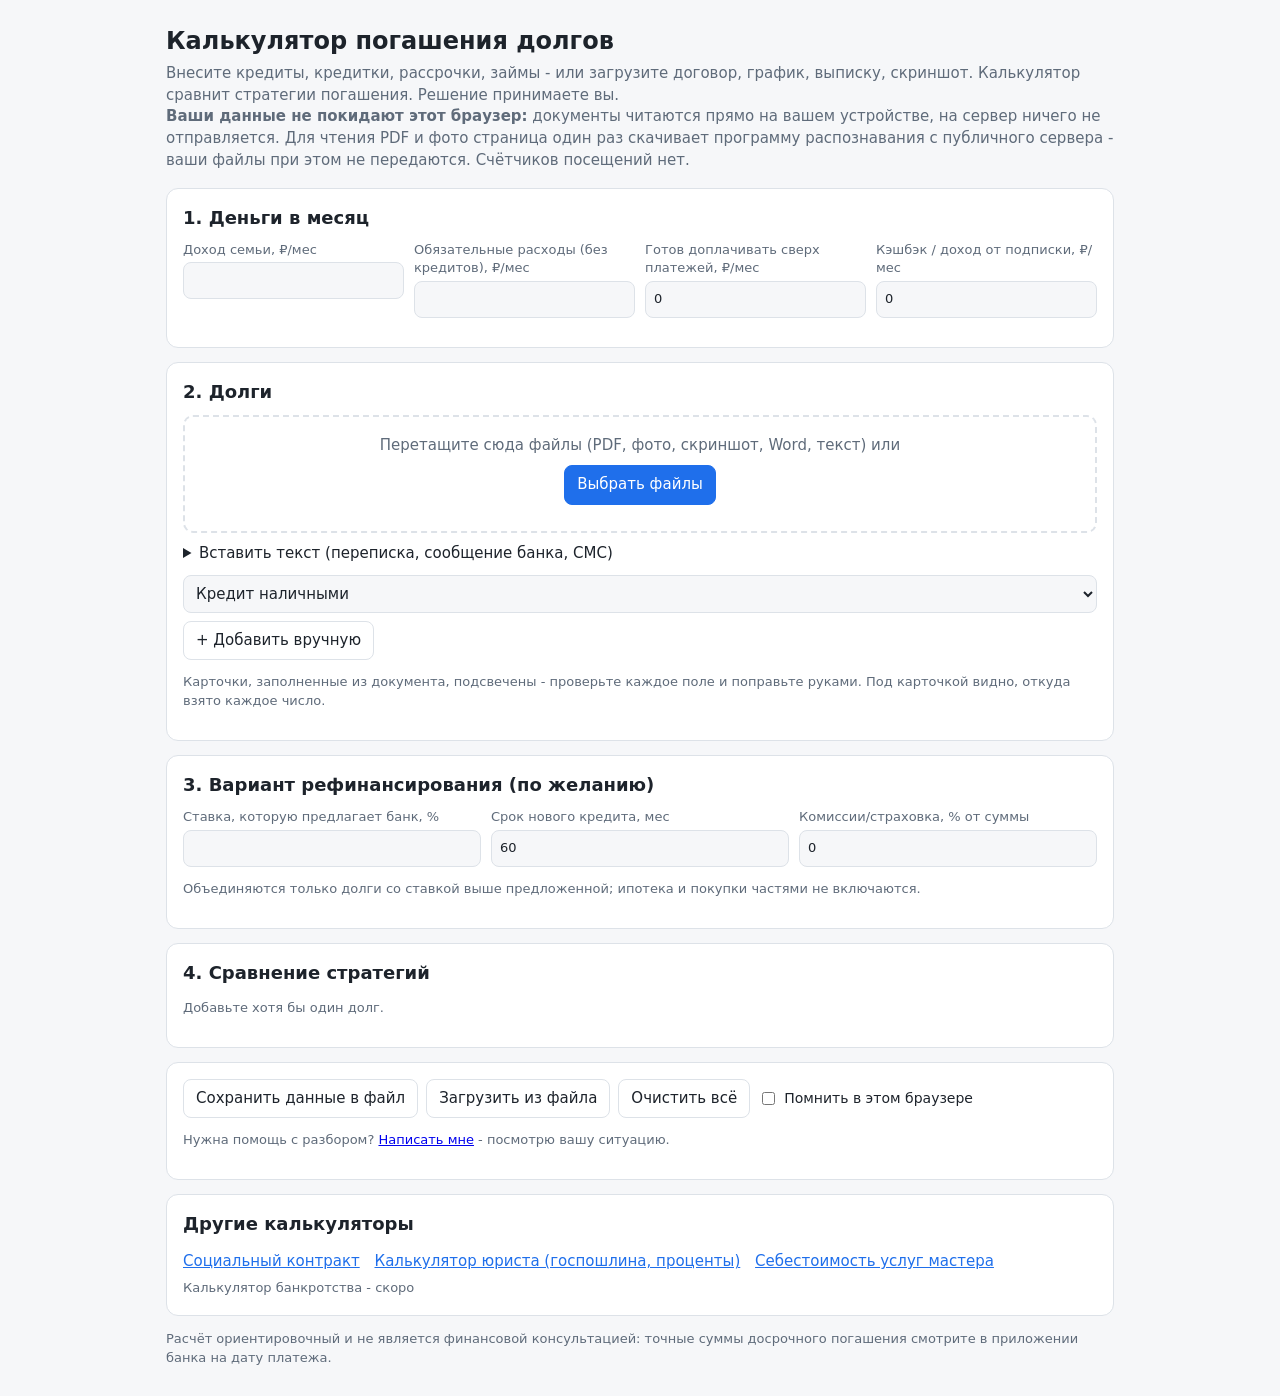
==== index.html @ bdde580d "feat: публикация страницы" ====
<!doctype html>
<html lang="ru">
<head>
<meta charset="utf-8">
<meta name="viewport" content="width=device-width, initial-scale=1">
<title>Калькулятор погашения долгов</title>
<meta name="description" content="Как быстрее и дешевле закрыть кредиты, кредитки, рассрочки и займы: сравнение стратегий. Данные не покидают ваш браузер.">
<style>
:root{--bg:#f6f7f9;--card:#fff;--ink:#1d232b;--mute:#5f6b7a;--line:#dde2e8;--acc:#1f6feb;--good:#1a7f37;--warn:#9a6700;--bad:#cf222e;--soft:#eef4ff;--warnbg:#fff8e5}
@media (prefers-color-scheme:dark){:root:not([data-theme=light]){--bg:#0f1318;--card:#171c23;--ink:#e6eaef;--mute:#9aa6b4;--line:#2a323d;--acc:#4c8dff;--good:#3fb950;--warn:#d4a72c;--bad:#f85149;--soft:#16233a;--warnbg:#2a2312}}
*{box-sizing:border-box}body{margin:0;background:var(--bg);color:var(--ink);font:15px/1.45 system-ui,-apple-system,"Segoe UI",Roboto,sans-serif}
.wrap{max-width:980px;margin:0 auto;padding:16px}
h1{font-size:24px;margin:8px 0 4px}h2{font-size:18px;margin:0 0 10px}
.lead{color:var(--mute);margin:0 0 16px}
.card{background:var(--card);border:1px solid var(--line);border-radius:12px;padding:16px;margin:0 0 14px}
.grid{display:grid;grid-template-columns:repeat(auto-fit,minmax(150px,1fr));gap:10px}
label.f{display:flex;flex-direction:column;font-size:13px;color:var(--mute);gap:3px}
input,select,textarea{font:inherit;color:var(--ink);background:var(--bg);border:1px solid var(--line);border-radius:8px;padding:8px;width:100%}
textarea{min-height:70px}
.chk{display:flex;gap:6px;align-items:center;font-size:14px;color:var(--ink)}.chk input{width:auto}
button{font:inherit;border:1px solid var(--line);background:var(--card);color:var(--ink);border-radius:8px;padding:8px 12px;cursor:pointer}
button.pri{background:var(--acc);border-color:var(--acc);color:#fff}
.row{display:flex;flex-wrap:wrap;gap:8px;align-items:center}
.debt{border:1px solid var(--line);border-radius:10px;padding:12px;margin:0 0 10px}
.debt.check{border-color:var(--warn);background:var(--warnbg)}
.debt h3{font-size:15px;margin:0 0 8px;display:flex;justify-content:space-between;gap:8px}
.src{font-size:12px;color:var(--mute);margin-top:8px}.src b{color:var(--ink)}
.low{outline:2px solid var(--warn)}
.drop{border:2px dashed var(--line);border-radius:10px;padding:18px;text-align:center;color:var(--mute)}
.drop.on{border-color:var(--acc);background:var(--soft)}
table{width:100%;border-collapse:collapse;font-size:14px}th,td{padding:8px 6px;border-bottom:1px solid var(--line);text-align:left;vertical-align:top}
td.n,th.n{text-align:right;white-space:nowrap}
tr.best td{background:var(--soft)}.tag{font-size:12px;color:var(--good);font-weight:600}
.tbl{overflow-x:auto}
.note{font-size:13px;color:var(--mute)}
.warn{background:var(--warnbg);border-left:3px solid var(--warn);padding:8px 10px;border-radius:6px;margin:6px 0;font-size:14px}
.stat{display:grid;grid-template-columns:repeat(auto-fit,minmax(160px,1fr));gap:10px;margin-bottom:10px}
.stat div{background:var(--bg);border-radius:8px;padding:10px}.stat span{display:block;font-size:12px;color:var(--mute)}.stat b{font-size:18px}
svg text{fill:var(--mute);font-size:11px}
.links a{display:inline-block;margin:4px 10px 4px 0;color:var(--acc)}
@media (max-width:600px){table.st tr:first-child{display:none}table.st tr,table.st td{display:block;border:0}table.st tr{border-bottom:1px solid var(--line);padding:6px 0}table.st td.n{display:flex;justify-content:space-between;text-align:right;padding:2px 6px}table.st td.n::before{content:attr(data-l);color:var(--mute);text-align:left;white-space:normal}}
.status{font-size:13px;color:var(--mute);margin-top:8px;white-space:pre-line}
</style>
</head>
<body>
<div class="wrap">
<h1>Калькулятор погашения долгов</h1>
<p class="lead">Внесите кредиты, кредитки, рассрочки, займы - или загрузите договор, график, выписку, скриншот. Калькулятор сравнит стратегии погашения. Решение принимаете вы.<br><b>Ваши данные не покидают этот браузер:</b> документы читаются прямо на вашем устройстве, на сервер ничего не отправляется. Для чтения PDF и фото страница один раз скачивает программу распознавания с публичного сервера - ваши файлы при этом не передаются. Счётчиков посещений нет.</p>

<div class="card">
<h2>1. Деньги в месяц</h2>
<div class="grid">
<label class="f">Доход семьи, ₽/мес<input id="income" type="number" min="0" step="1000"></label>
<label class="f">Обязательные расходы (без кредитов), ₽/мес<input id="expenses" type="number" min="0" step="1000"></label>
<label class="f">Готов доплачивать сверх платежей, ₽/мес<input id="extra" type="number" min="0" step="1000" value="0"></label>
<label class="f">Кэшбэк / доход от подписки, ₽/мес<input id="cashback" type="number" min="0" step="100" value="0"></label>
</div>
<p class="note" id="freeNote"></p>
</div>

<div class="card">
<h2>2. Долги</h2>
<div class="drop" id="drop">Перетащите сюда файлы (PDF, фото, скриншот, Word, текст) или
<div class="row" style="justify-content:center;margin-top:8px">
<button class="pri" id="pick">Выбрать файлы</button>
<input type="file" id="file" multiple accept=".pdf,.png,.jpg,.jpeg,.webp,.txt,.docx" hidden>
</div>
<div class="status" id="status"></div>
</div>
<details style="margin:10px 0"><summary>Вставить текст (переписка, сообщение банка, СМС)</summary>
<textarea id="paste" placeholder="Например: Остаток долга 120 000 руб, ставка 24,9% годовых, платёж 6 300 руб"></textarea>
<button id="parsePaste" style="margin-top:6px">Разобрать текст</button></details>
<div id="debts"></div>
<div class="row"><select id="newType"></select><button id="add">+ Добавить вручную</button></div>
<p class="note">Карточки, заполненные из документа, подсвечены - проверьте каждое поле и поправьте руками. Под карточкой видно, откуда взято каждое число.</p>
</div>

<div class="card">
<h2>3. Вариант рефинансирования (по желанию)</h2>
<div class="grid">
<label class="f">Ставка, которую предлагает банк, %<input id="refiRate" type="number" min="0" step="0.1"></label>
<label class="f">Срок нового кредита, мес<input id="refiMonths" type="number" min="1" step="1" value="60"></label>
<label class="f">Комиссии/страховка, % от суммы<input id="refiFee" type="number" min="0" step="0.1" value="0"></label>
</div>
<p class="note">Объединяются только долги со ставкой выше предложенной; ипотека и покупки частями не включаются.</p>
</div>

<div class="card" id="result"><h2>4. Сравнение стратегий</h2><div id="res"><p class="note">Добавьте хотя бы один долг.</p></div></div>

<div class="card">
<div class="row">
<button id="save">Сохранить данные в файл</button>
<button id="load">Загрузить из файла</button><input type="file" id="loadFile" accept=".json" hidden>
<button id="clear">Очистить всё</button>
<label class="chk"><input type="checkbox" id="remember"> Помнить в этом браузере</label>
</div>
<p class="note">Нужна помощь с разбором? <a href="https://vk.ru/pyankov_vv" target="_blank" rel="noopener">Написать мне</a> - посмотрю вашу ситуацию.</p>
</div>

<div class="card links">
<h2>Другие калькуляторы</h2>
<a href="https://kalkulyator-soc-kontrakta.github.io/" target="_blank" rel="noopener">Социальный контракт</a>
<a href="https://kalkulyator-yurista.github.io/" target="_blank" rel="noopener">Калькулятор юриста (госпошлина, проценты)</a>
<a href="https://kalkulyator-mastera.github.io/" target="_blank" rel="noopener">Себестоимость услуг мастера</a>
<span class="note">Калькулятор банкротства - скоро</span>
</div>
<p class="note">Расчёт ориентировочный и не является финансовой консультацией: точные суммы досрочного погашения смотрите в приложении банка на дату платежа.</p>
</div>

<script src="engine.js"></script>
<script src="parser.js"></script>
<script src="app.js"></script>
</body>
</html>
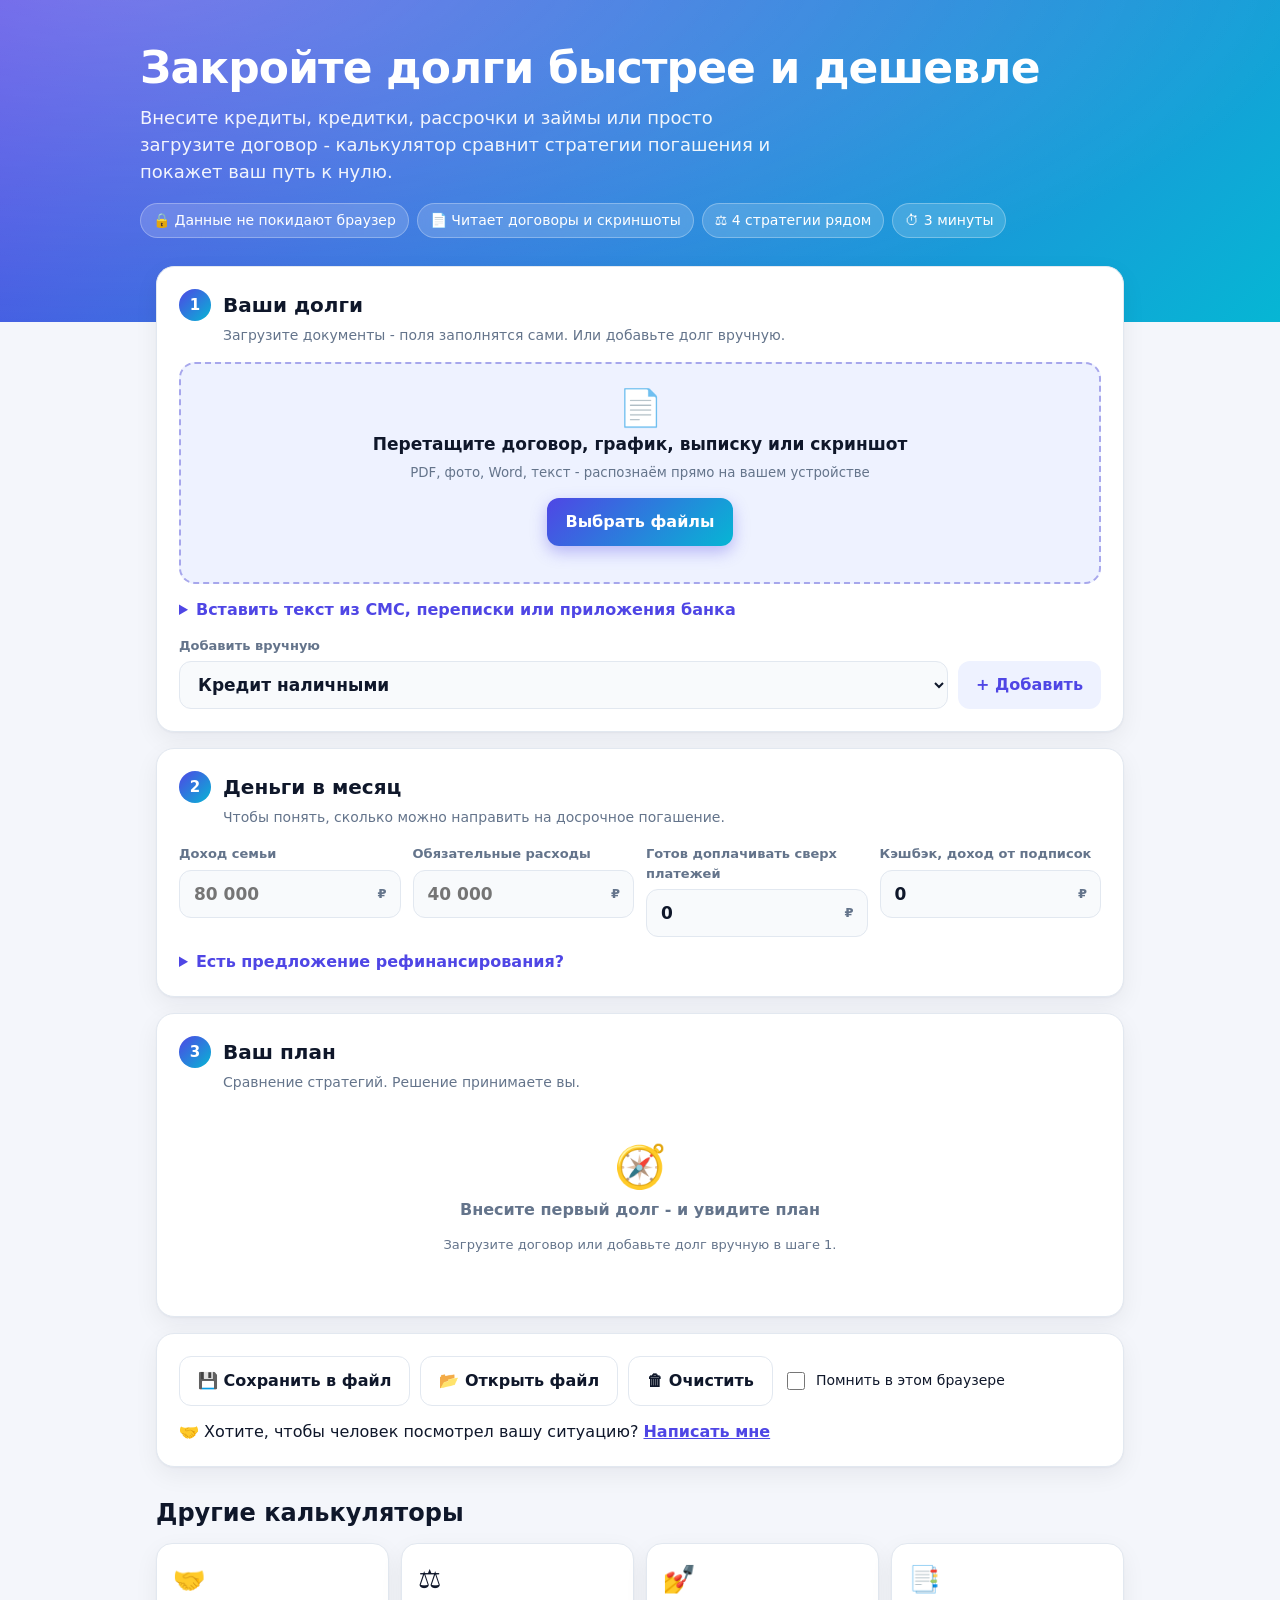
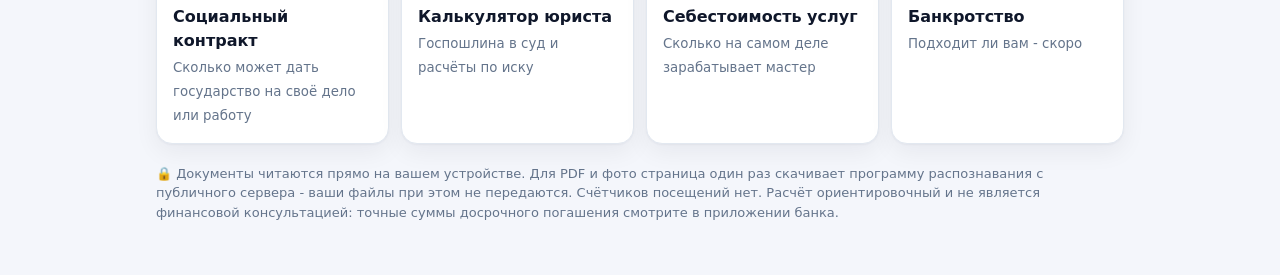
==== commit 8a0e54e9: "feat: публикация страницы" ====
--- a/index.html
+++ b/index.html
@@ -1,111 +1,98 @@
-<!doctype html>
+﻿<!doctype html>
 <html lang="ru">
 <head>
 <meta charset="utf-8">
 <meta name="viewport" content="width=device-width, initial-scale=1">
 <title>Калькулятор погашения долгов</title>
 <meta name="description" content="Как быстрее и дешевле закрыть кредиты, кредитки, рассрочки и займы: сравнение стратегий. Данные не покидают ваш браузер.">
+<link rel="stylesheet" href="style.css">
 <style>
-:root{--bg:#f6f7f9;--card:#fff;--ink:#1d232b;--mute:#5f6b7a;--line:#dde2e8;--acc:#1f6feb;--good:#1a7f37;--warn:#9a6700;--bad:#cf222e;--soft:#eef4ff;--warnbg:#fff8e5}
-@media (prefers-color-scheme:dark){:root:not([data-theme=light]){--bg:#0f1318;--card:#171c23;--ink:#e6eaef;--mute:#9aa6b4;--line:#2a323d;--acc:#4c8dff;--good:#3fb950;--warn:#d4a72c;--bad:#f85149;--soft:#16233a;--warnbg:#2a2312}}
-*{box-sizing:border-box}body{margin:0;background:var(--bg);color:var(--ink);font:15px/1.45 system-ui,-apple-system,"Segoe UI",Roboto,sans-serif}
-.wrap{max-width:980px;margin:0 auto;padding:16px}
-h1{font-size:24px;margin:8px 0 4px}h2{font-size:18px;margin:0 0 10px}
-.lead{color:var(--mute);margin:0 0 16px}
-.card{background:var(--card);border:1px solid var(--line);border-radius:12px;padding:16px;margin:0 0 14px}
-.grid{display:grid;grid-template-columns:repeat(auto-fit,minmax(150px,1fr));gap:10px}
-label.f{display:flex;flex-direction:column;font-size:13px;color:var(--mute);gap:3px}
-input,select,textarea{font:inherit;color:var(--ink);background:var(--bg);border:1px solid var(--line);border-radius:8px;padding:8px;width:100%}
-textarea{min-height:70px}
-.chk{display:flex;gap:6px;align-items:center;font-size:14px;color:var(--ink)}.chk input{width:auto}
-button{font:inherit;border:1px solid var(--line);background:var(--card);color:var(--ink);border-radius:8px;padding:8px 12px;cursor:pointer}
-button.pri{background:var(--acc);border-color:var(--acc);color:#fff}
-.row{display:flex;flex-wrap:wrap;gap:8px;align-items:center}
-.debt{border:1px solid var(--line);border-radius:10px;padding:12px;margin:0 0 10px}
+:root{--brand:#4f46e5;--brand2:#06b6d4}
+.debt{border:1.5px solid var(--line);border-radius:16px;padding:16px;margin:0 0 12px;background:var(--card)}
 .debt.check{border-color:var(--warn);background:var(--warnbg)}
-.debt h3{font-size:15px;margin:0 0 8px;display:flex;justify-content:space-between;gap:8px}
-.src{font-size:12px;color:var(--mute);margin-top:8px}.src b{color:var(--ink)}
-.low{outline:2px solid var(--warn)}
-.drop{border:2px dashed var(--line);border-radius:10px;padding:18px;text-align:center;color:var(--mute)}
-.drop.on{border-color:var(--acc);background:var(--soft)}
-table{width:100%;border-collapse:collapse;font-size:14px}th,td{padding:8px 6px;border-bottom:1px solid var(--line);text-align:left;vertical-align:top}
-td.n,th.n{text-align:right;white-space:nowrap}
-tr.best td{background:var(--soft)}.tag{font-size:12px;color:var(--good);font-weight:600}
-.tbl{overflow-x:auto}
-.note{font-size:13px;color:var(--mute)}
-.warn{background:var(--warnbg);border-left:3px solid var(--warn);padding:8px 10px;border-radius:6px;margin:6px 0;font-size:14px}
-.stat{display:grid;grid-template-columns:repeat(auto-fit,minmax(160px,1fr));gap:10px;margin-bottom:10px}
-.stat div{background:var(--bg);border-radius:8px;padding:10px}.stat span{display:block;font-size:12px;color:var(--mute)}.stat b{font-size:18px}
+.debt .top{display:flex;justify-content:space-between;align-items:center;gap:8px;margin-bottom:10px}
+.debt .top b{font-size:16px}.debt .ico{font-size:22px;margin-right:6px}
+.debt .x{background:none;border:0;font-size:18px;color:var(--mute);cursor:pointer;padding:4px 8px}
+.chk{display:flex;gap:8px;align-items:center;font-size:14px;margin-top:10px;cursor:pointer}.chk input{width:18px;height:18px;accent-color:var(--brand)}
+.low{border-color:var(--warn)!important}
+.src{font-size:12px;color:var(--mute);margin-top:10px;border-top:1px dashed var(--line);padding-top:8px}.src b{color:var(--ink)}
+.addrow{display:flex;gap:10px;flex-wrap:wrap;margin-top:6px}.addrow .fld{flex:1;min-width:200px}
+.status{font-size:14px;color:var(--mute);margin-top:10px;white-space:pre-line}
+.chart{background:var(--field);border:1px solid var(--line);border-radius:16px;padding:12px;margin-bottom:12px}
 svg text{fill:var(--mute);font-size:11px}
-.links a{display:inline-block;margin:4px 10px 4px 0;color:var(--acc)}
-@media (max-width:600px){table.st tr:first-child{display:none}table.st tr,table.st td{display:block;border:0}table.st tr{border-bottom:1px solid var(--line);padding:6px 0}table.st td.n{display:flex;justify-content:space-between;text-align:right;padding:2px 6px}table.st td.n::before{content:attr(data-l);color:var(--mute);text-align:left;white-space:normal}}
-.status{font-size:13px;color:var(--mute);margin-top:8px;white-space:pre-line}
+table{width:100%;border-collapse:collapse;font-size:14px}th,td{padding:8px 6px;border-bottom:1px solid var(--line);text-align:left}td.n,th.n{text-align:right;white-space:nowrap}
+.order{display:flex;flex-wrap:wrap;gap:6px;align-items:center;margin:4px 0 12px}.order span{background:var(--soft);border-radius:999px;padding:4px 10px;font-size:13px}
 </style>
 </head>
 <body>
-<div class="wrap">
-<h1>Калькулятор погашения долгов</h1>
-<p class="lead">Внесите кредиты, кредитки, рассрочки, займы - или загрузите договор, график, выписку, скриншот. Калькулятор сравнит стратегии погашения. Решение принимаете вы.<br><b>Ваши данные не покидают этот браузер:</b> документы читаются прямо на вашем устройстве, на сервер ничего не отправляется. Для чтения PDF и фото страница один раз скачивает программу распознавания с публичного сервера - ваши файлы при этом не передаются. Счётчиков посещений нет.</p>
+<header class="hero"><div class="in">
+<h1>Закройте долги быстрее и дешевле</h1>
+<p>Внесите кредиты, кредитки, рассрочки и займы или просто загрузите договор - калькулятор сравнит стратегии погашения и покажет ваш путь к нулю.</p>
+<div class="chips"><span class="chip">🔒 Данные не покидают браузер</span><span class="chip">📄 Читает договоры и скриншоты</span><span class="chip">⚖️ 4 стратегии рядом</span><span class="chip">⏱ 3 минуты</span></div>
+</div></header>
 
-<div class="card">
-<h2>1. Деньги в месяц</h2>
+<main class="wrap">
+<section class="step">
+<h2><span class="num">1</span>Ваши долги</h2>
+<p class="sub">Загрузите документы - поля заполнятся сами. Или добавьте долг вручную.</p>
+<div class="drop" id="drop">
+<div class="ic">📄</div><b>Перетащите договор, график, выписку или скриншот</b>
+<small>PDF, фото, Word, текст - распознаём прямо на вашем устройстве</small>
+<div class="row" style="justify-content:center;margin-top:14px"><button class="btn pri" id="pick">Выбрать файлы</button></div>
+<input type="file" id="file" multiple accept=".pdf,.png,.jpg,.jpeg,.webp,.txt,.docx" hidden>
+<div class="status" id="status"></div>
+</div>
+<details style="margin:14px 0"><summary>Вставить текст из СМС, переписки или приложения банка</summary>
+<textarea id="paste" style="margin-top:8px" placeholder="Например: Остаток долга 120 000 руб, ставка 24,9% годовых, платёж 6 300 руб"></textarea>
+<button class="btn" id="parsePaste" style="margin-top:8px">Разобрать текст</button></details>
+<div id="debts"></div>
+<div class="addrow"><label class="fld">Добавить вручную<span class="box"><select id="newType"></select></span></label><button class="btn" id="add" style="align-self:flex-end;height:48px">+ Добавить</button></div>
+</section>
+
+<section class="step">
+<h2><span class="num">2</span>Деньги в месяц</h2>
+<p class="sub">Чтобы понять, сколько можно направить на досрочное погашение.</p>
 <div class="grid">
-<label class="f">Доход семьи, ₽/мес<input id="income" type="number" min="0" step="1000"></label>
-<label class="f">Обязательные расходы (без кредитов), ₽/мес<input id="expenses" type="number" min="0" step="1000"></label>
-<label class="f">Готов доплачивать сверх платежей, ₽/мес<input id="extra" type="number" min="0" step="1000" value="0"></label>
-<label class="f">Кэшбэк / доход от подписки, ₽/мес<input id="cashback" type="number" min="0" step="100" value="0"></label>
+<label class="fld">Доход семьи<span class="box"><input id="income" type="number" min="0" step="1000" inputmode="decimal" placeholder="80 000"><span class="unit">₽</span></span></label>
+<label class="fld">Обязательные расходы<span class="box"><input id="expenses" type="number" min="0" step="1000" inputmode="decimal" placeholder="40 000"><span class="unit">₽</span></span></label>
+<label class="fld">Готов доплачивать сверх платежей<span class="box"><input id="extra" type="number" min="0" step="1000" inputmode="decimal" placeholder="5 000"><span class="unit">₽</span></span></label>
+<label class="fld">Кэшбэк, доход от подписок<span class="box"><input id="cashback" type="number" min="0" step="100" inputmode="decimal" placeholder="0"><span class="unit">₽</span></span></label>
 </div>
 <p class="note" id="freeNote"></p>
+<details style="margin-top:10px"><summary>Есть предложение рефинансирования?</summary>
+<div class="grid" style="margin-top:10px">
+<label class="fld">Ставка банка<span class="box"><input id="refiRate" type="number" min="0" step="0.1" inputmode="decimal" placeholder="19,9"><span class="unit">%</span></span></label>
+<label class="fld">Срок нового кредита<span class="box"><input id="refiMonths" type="number" min="1" step="1" inputmode="decimal"><span class="unit">мес</span></span></label>
+<label class="fld">Комиссии и страховка<span class="box"><input id="refiFee" type="number" min="0" step="0.1" inputmode="decimal"><span class="unit">%</span></span></label>
 </div>
+<p class="note">Объединяются только долги со ставкой выше предложенной; ипотека и покупки частями не включаются.</p></details>
+</section>
 
-<div class="card">
-<h2>2. Долги</h2>
-<div class="drop" id="drop">Перетащите сюда файлы (PDF, фото, скриншот, Word, текст) или
-<div class="row" style="justify-content:center;margin-top:8px">
-<button class="pri" id="pick">Выбрать файлы</button>
-<input type="file" id="file" multiple accept=".pdf,.png,.jpg,.jpeg,.webp,.txt,.docx" hidden>
+<section class="step" id="result">
+<h2><span class="num">3</span>Ваш план</h2>
+<p class="sub">Сравнение стратегий. Решение принимаете вы.</p>
+<div id="res"></div>
+</section>
+
+<section class="step">
+<div class="row">
+<button class="btn ghost" id="save">💾 Сохранить в файл</button>
+<button class="btn ghost" id="load">📂 Открыть файл</button><input type="file" id="loadFile" accept=".json" hidden>
+<button class="btn ghost" id="clear">🗑 Очистить</button>
+<label class="chk" style="margin:0"><input type="checkbox" id="remember"> Помнить в этом браузере</label>
 </div>
-<div class="status" id="status"></div>
+<p style="margin:14px 0 0">🤝 Хотите, чтобы человек посмотрел вашу ситуацию? <a href="https://vk.ru/pyankov_vv" target="_blank" rel="noopener"><b>Написать мне</b></a></p>
+</section>
+
+<h2 style="margin:28px 0 12px">Другие калькуляторы</h2>
+<div class="more">
+<a href="https://kalkulyator-soc-kontrakta.github.io/" target="_blank" rel="noopener"><span class="ic">🤝</span><b>Социальный контракт</b><small>Сколько может дать государство на своё дело или работу</small></a>
+<a href="https://kalkulyator-yurista.github.io/" target="_blank" rel="noopener"><span class="ic">⚖️</span><b>Калькулятор юриста</b><small>Госпошлина в суд и расчёты по иску</small></a>
+<a href="https://kalkulyator-mastera.github.io/" target="_blank" rel="noopener"><span class="ic">💅</span><b>Себестоимость услуг</b><small>Сколько на самом деле зарабатывает мастер</small></a>
+<div><span class="ic">📑</span><b>Банкротство</b><small>Подходит ли вам - скоро</small></div>
 </div>
-<details style="margin:10px 0"><summary>Вставить текст (переписка, сообщение банка, СМС)</summary>
-<textarea id="paste" placeholder="Например: Остаток долга 120 000 руб, ставка 24,9% годовых, платёж 6 300 руб"></textarea>
-<button id="parsePaste" style="margin-top:6px">Разобрать текст</button></details>
-<div id="debts"></div>
-<div class="row"><select id="newType"></select><button id="add">+ Добавить вручную</button></div>
-<p class="note">Карточки, заполненные из документа, подсвечены - проверьте каждое поле и поправьте руками. Под карточкой видно, откуда взято каждое число.</p>
-</div>
-
-<div class="card">
-<h2>3. Вариант рефинансирования (по желанию)</h2>
-<div class="grid">
-<label class="f">Ставка, которую предлагает банк, %<input id="refiRate" type="number" min="0" step="0.1"></label>
-<label class="f">Срок нового кредита, мес<input id="refiMonths" type="number" min="1" step="1" value="60"></label>
-<label class="f">Комиссии/страховка, % от суммы<input id="refiFee" type="number" min="0" step="0.1" value="0"></label>
-</div>
-<p class="note">Объединяются только долги со ставкой выше предложенной; ипотека и покупки частями не включаются.</p>
-</div>
-
-<div class="card" id="result"><h2>4. Сравнение стратегий</h2><div id="res"><p class="note">Добавьте хотя бы один долг.</p></div></div>
-
-<div class="card">
-<div class="row">
-<button id="save">Сохранить данные в файл</button>
-<button id="load">Загрузить из файла</button><input type="file" id="loadFile" accept=".json" hidden>
-<button id="clear">Очистить всё</button>
-<label class="chk"><input type="checkbox" id="remember"> Помнить в этом браузере</label>
-</div>
-<p class="note">Нужна помощь с разбором? <a href="https://vk.ru/pyankov_vv" target="_blank" rel="noopener">Написать мне</a> - посмотрю вашу ситуацию.</p>
-</div>
-
-<div class="card links">
-<h2>Другие калькуляторы</h2>
-<a href="https://kalkulyator-soc-kontrakta.github.io/" target="_blank" rel="noopener">Социальный контракт</a>
-<a href="https://kalkulyator-yurista.github.io/" target="_blank" rel="noopener">Калькулятор юриста (госпошлина, проценты)</a>
-<a href="https://kalkulyator-mastera.github.io/" target="_blank" rel="noopener">Себестоимость услуг мастера</a>
-<span class="note">Калькулятор банкротства - скоро</span>
-</div>
-<p class="note">Расчёт ориентировочный и не является финансовой консультацией: точные суммы досрочного погашения смотрите в приложении банка на дату платежа.</p>
-</div>
+<p class="note" style="margin-top:20px">🔒 Документы читаются прямо на вашем устройстве. Для PDF и фото страница один раз скачивает программу распознавания с публичного сервера - ваши файлы при этом не передаются. Счётчиков посещений нет. Расчёт ориентировочный и не является финансовой консультацией: точные суммы досрочного погашения смотрите в приложении банка.</p>
+</main>
 
 <script src="engine.js"></script>
 <script src="parser.js"></script>
--- a/style.css
+++ b/style.css
@@ -0,0 +1,57 @@
+/* Дизайн-система страниц-калькуляторов. Менять только --brand/--brand2 под тему. */
+:root{--brand:#4f46e5;--brand2:#0ea5e9;--bg:#f4f6fb;--card:#fff;--ink:#0f172a;--mute:#64748b;--line:#e2e8f0;--field:#f8fafc;
+--good:#059669;--good2:#10b981;--warn:#d97706;--warnbg:#fffbeb;--bad:#dc2626;--soft:#eef2ff;--shadow:0 1px 2px rgba(15,23,42,.04),0 8px 24px rgba(15,23,42,.06);--r:18px}
+@media (prefers-color-scheme:dark){:root:not([data-theme=light]){--bg:#0b1020;--card:#121a2e;--ink:#e8ecf5;--mute:#94a3b8;--line:#24304a;--field:#0e1628;--warnbg:#2a210d;--soft:#1b2342;--shadow:0 1px 2px rgba(0,0,0,.3),0 8px 24px rgba(0,0,0,.35)}}
+:root[data-theme=dark]{--bg:#0b1020;--card:#121a2e;--ink:#e8ecf5;--mute:#94a3b8;--line:#24304a;--field:#0e1628;--warnbg:#2a210d;--soft:#1b2342}
+*{box-sizing:border-box}
+body{margin:0;background:var(--bg);color:var(--ink);font:16px/1.5 Inter,Manrope,system-ui,-apple-system,"Segoe UI",Roboto,sans-serif;font-variant-numeric:tabular-nums}
+a{color:var(--brand)}
+.hero{background:radial-gradient(1200px 400px at 10% -10%,rgba(255,255,255,.25),transparent),linear-gradient(135deg,var(--brand),var(--brand2));color:#fff;padding:44px 16px 84px}
+.hero .in,.wrap{max-width:1000px;margin:0 auto}
+.hero h1{font-size:clamp(28px,5vw,44px);line-height:1.1;margin:0 0 12px;font-weight:800;letter-spacing:-.02em}
+.hero p{font-size:18px;opacity:.92;margin:0 0 18px;max-width:640px}
+.chips{display:flex;flex-wrap:wrap;gap:8px}
+.chip{background:rgba(255,255,255,.16);border:1px solid rgba(255,255,255,.28);backdrop-filter:blur(6px);border-radius:999px;padding:6px 12px;font-size:14px}
+.wrap{padding:0 16px 40px;margin-top:-56px}
+.step{background:var(--card);border-radius:var(--r);box-shadow:var(--shadow);padding:22px;margin-bottom:16px;border:1px solid var(--line)}
+.step>h2{display:flex;align-items:center;gap:12px;font-size:20px;margin:0 0 4px;font-weight:800}
+.step>h2 .num{flex:none;width:32px;height:32px;border-radius:50%;display:grid;place-items:center;background:linear-gradient(135deg,var(--brand),var(--brand2));color:#fff;font-size:15px}
+.step>.sub{color:var(--mute);margin:0 0 16px 44px;font-size:14px}
+.grid{display:grid;grid-template-columns:repeat(auto-fit,minmax(200px,1fr));gap:12px}
+.fld{display:flex;flex-direction:column;gap:6px;font-size:13px;color:var(--mute);font-weight:600}
+.fld .box{position:relative}
+.fld input,.fld select{width:100%;height:48px;font:inherit;font-size:17px;font-weight:600;color:var(--ink);background:var(--field);border:1.5px solid var(--line);border-radius:12px;padding:0 44px 0 14px;transition:border-color .15s,box-shadow .15s}
+.fld select{padding-right:14px}
+.fld input:focus,.fld select:focus{outline:none;border-color:var(--brand);box-shadow:0 0 0 4px color-mix(in srgb,var(--brand) 18%,transparent)}
+.fld .unit{position:absolute;right:14px;top:50%;transform:translateY(-50%);color:var(--mute);font-weight:700;pointer-events:none}
+textarea{width:100%;min-height:90px;font:inherit;color:var(--ink);background:var(--field);border:1.5px solid var(--line);border-radius:12px;padding:12px}
+.btn{font:inherit;font-weight:700;border:0;border-radius:12px;padding:12px 18px;cursor:pointer;background:var(--soft);color:var(--brand);transition:transform .15s,filter .15s}
+.btn:hover{filter:brightness(.97)}.btn:active{transform:scale(.98)}
+.btn.pri{background:linear-gradient(135deg,var(--brand),var(--brand2));color:#fff;box-shadow:0 6px 16px color-mix(in srgb,var(--brand) 35%,transparent)}
+.btn.ghost{background:transparent;border:1.5px solid var(--line);color:var(--ink)}
+.row{display:flex;flex-wrap:wrap;gap:10px;align-items:center}
+.drop{border:2px dashed color-mix(in srgb,var(--brand) 40%,var(--line));background:var(--soft);border-radius:16px;padding:26px 16px;text-align:center;transition:background .15s,border-color .15s}
+.drop.on{border-color:var(--brand);background:color-mix(in srgb,var(--brand) 14%,var(--card))}
+.drop .ic{font-size:36px;line-height:1}.drop b{display:block;font-size:17px;margin:6px 0 2px}.drop small{color:var(--mute)}
+.hero-result{background:linear-gradient(135deg,var(--good),var(--good2));color:#fff;border-radius:var(--r);padding:22px;margin-bottom:14px;box-shadow:0 10px 30px color-mix(in srgb,var(--good) 30%,transparent)}
+.hero-result .lbl{opacity:.9;font-weight:600}.hero-result .big{font-size:clamp(24px,4vw,34px);font-weight:800;margin:4px 0 12px}
+.hero-result .kpis{display:grid;grid-template-columns:repeat(auto-fit,minmax(150px,1fr));gap:10px}
+.hero-result .kpis div{background:rgba(255,255,255,.16);border-radius:12px;padding:10px 12px}.hero-result .kpis span{display:block;font-size:13px;opacity:.9}.hero-result .kpis b{font-size:20px}
+.opts{display:grid;grid-template-columns:repeat(auto-fit,minmax(210px,1fr));gap:12px;margin-bottom:14px}
+.opt{position:relative;border:1.5px solid var(--line);border-radius:16px;padding:16px;background:var(--card)}
+.opt.best{border-color:var(--good);box-shadow:0 0 0 4px color-mix(in srgb,var(--good) 14%,transparent)}
+.opt .rib{position:absolute;top:-11px;left:14px;background:var(--good);color:#fff;font-size:12px;font-weight:700;border-radius:999px;padding:2px 10px}
+.opt h3{margin:4px 0 2px;font-size:17px}.opt .d{color:var(--mute);font-size:13px;min-height:38px}
+.opt dl{display:grid;grid-template-columns:1fr auto;gap:4px 8px;margin:10px 0 0;font-size:14px}.opt dt{color:var(--mute)}.opt dd{margin:0;font-weight:700;text-align:right}
+.kpi-row{display:grid;grid-template-columns:repeat(auto-fit,minmax(160px,1fr));gap:10px;margin-bottom:14px}
+.kpi{background:var(--field);border:1px solid var(--line);border-radius:14px;padding:12px}.kpi span{display:block;font-size:13px;color:var(--mute)}.kpi b{font-size:20px}
+.alert{display:flex;gap:10px;background:var(--warnbg);border-radius:12px;padding:10px 12px;margin:8px 0;font-size:14px}.alert:before{content:"⚠️"}
+.alert.ok{background:color-mix(in srgb,var(--good) 10%,var(--card))}.alert.ok:before{content:"✅"}
+.empty{text-align:center;color:var(--mute);padding:26px 10px}.empty .ic{font-size:42px}
+.more{display:grid;grid-template-columns:repeat(auto-fit,minmax(200px,1fr));gap:12px}
+.more a,.more div{display:block;text-decoration:none;color:var(--ink);background:var(--card);border:1px solid var(--line);border-radius:16px;padding:16px;box-shadow:var(--shadow);transition:transform .15s}
+.more a:hover{transform:translateY(-2px)}.more .ic{font-size:26px}.more b{display:block;margin:6px 0 2px}.more small{color:var(--mute)}
+.note{font-size:13px;color:var(--mute)}
+details>summary{cursor:pointer;font-weight:600;color:var(--brand)}
+@media (max-width:600px){.step{padding:18px}.step>.sub{margin-left:0}.btn{width:100%}}
+@media (prefers-reduced-motion:reduce){*{transition:none!important}}
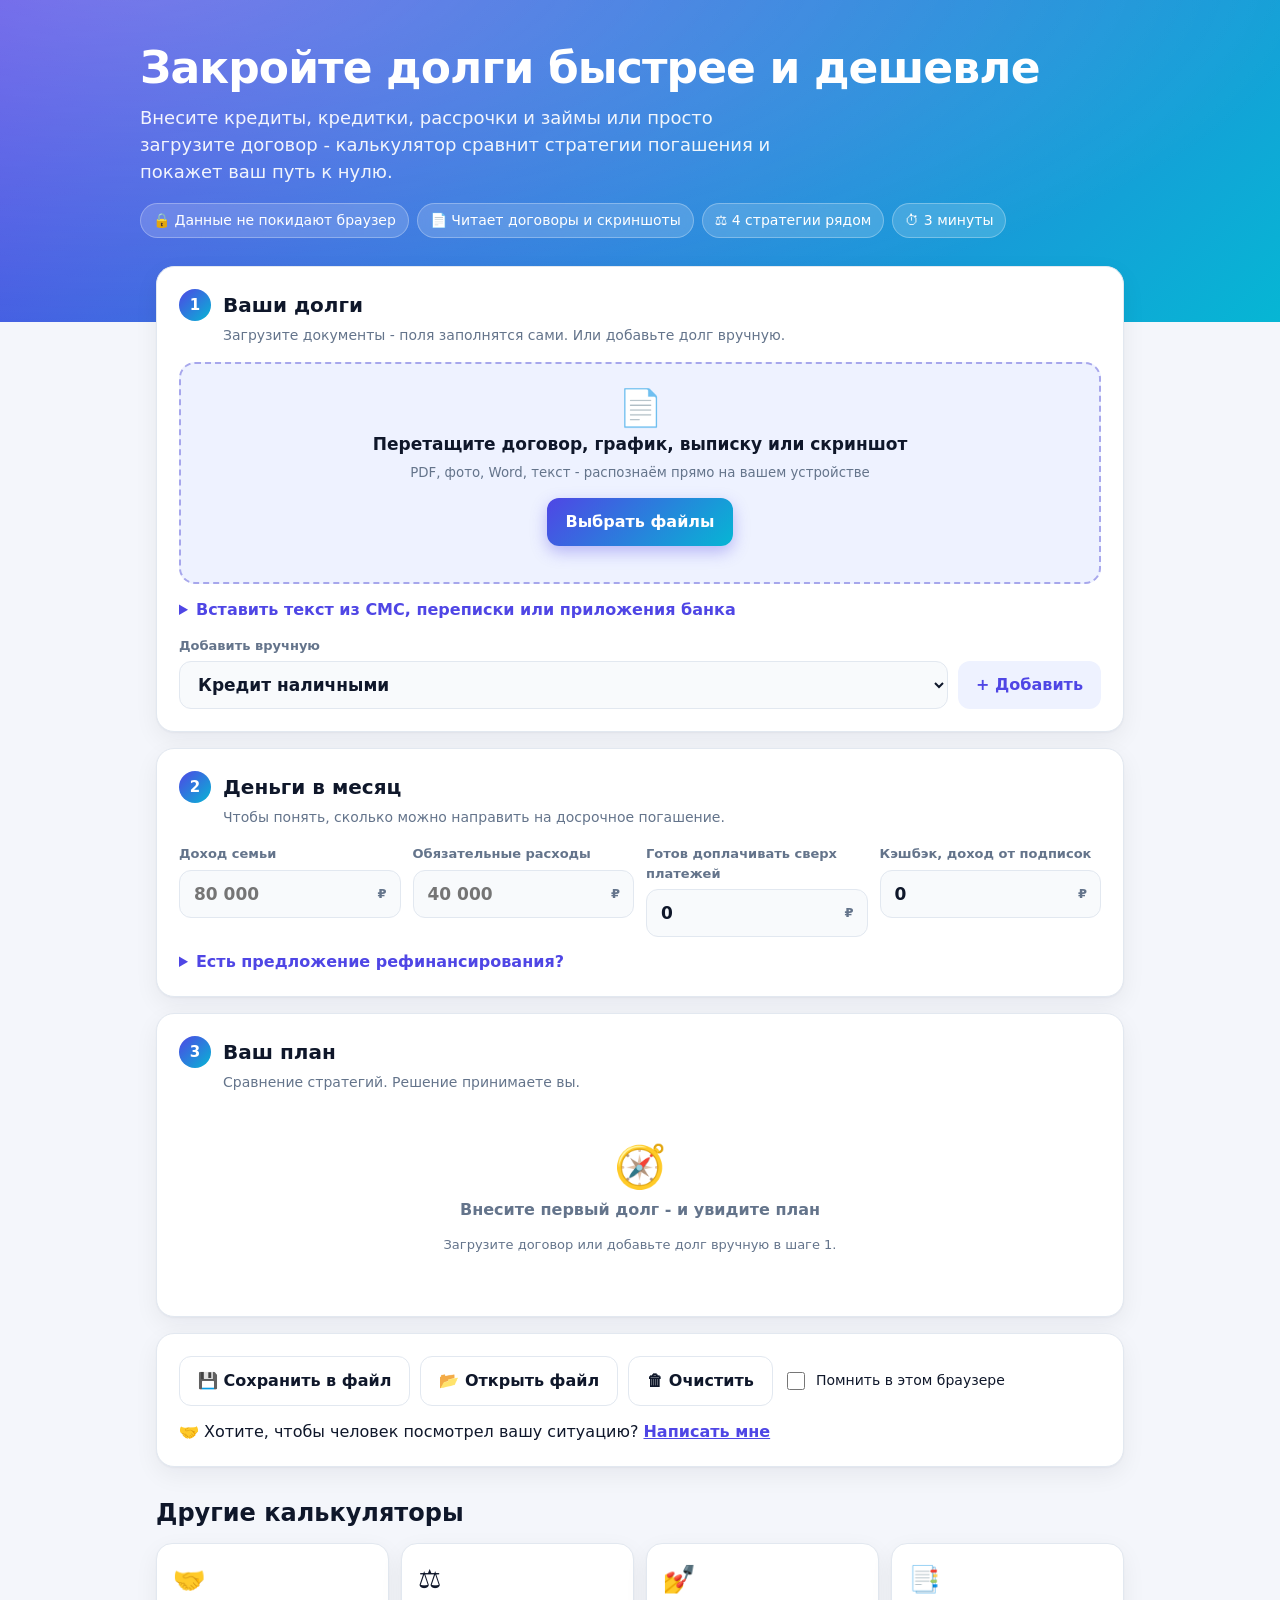
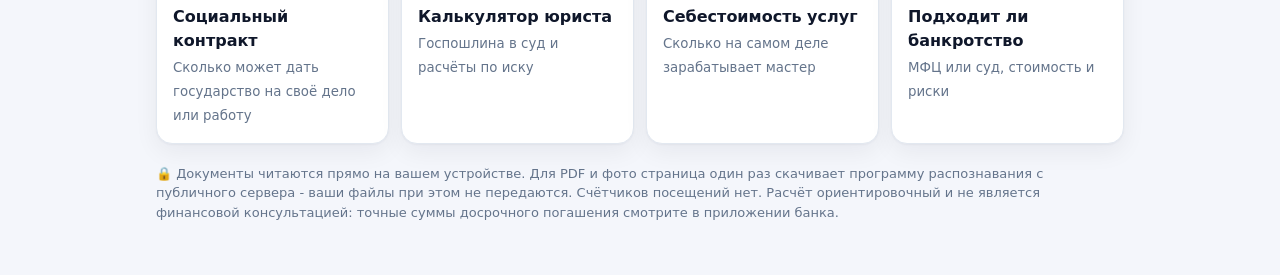
==== commit dd86d168: "feat: публикация страницы" ====
--- a/index.html
+++ b/index.html
@@ -1,4 +1,4 @@
-﻿<!doctype html>
+<!doctype html>
 <html lang="ru">
 <head>
 <meta charset="utf-8">
@@ -89,7 +89,7 @@
 <a href="https://kalkulyator-soc-kontrakta.github.io/" target="_blank" rel="noopener"><span class="ic">🤝</span><b>Социальный контракт</b><small>Сколько может дать государство на своё дело или работу</small></a>
 <a href="https://kalkulyator-yurista.github.io/" target="_blank" rel="noopener"><span class="ic">⚖️</span><b>Калькулятор юриста</b><small>Госпошлина в суд и расчёты по иску</small></a>
 <a href="https://kalkulyator-mastera.github.io/" target="_blank" rel="noopener"><span class="ic">💅</span><b>Себестоимость услуг</b><small>Сколько на самом деле зарабатывает мастер</small></a>
-<div><span class="ic">📑</span><b>Банкротство</b><small>Подходит ли вам - скоро</small></div>
+<a href="https://kalkulyator-bankrotstva.github.io/" target="_blank" rel="noopener"><span class="ic">📑</span><b>Подходит ли банкротство</b><small>МФЦ или суд, стоимость и риски</small></a>
 </div>
 <p class="note" style="margin-top:20px">🔒 Документы читаются прямо на вашем устройстве. Для PDF и фото страница один раз скачивает программу распознавания с публичного сервера - ваши файлы при этом не передаются. Счётчиков посещений нет. Расчёт ориентировочный и не является финансовой консультацией: точные суммы досрочного погашения смотрите в приложении банка.</p>
 </main>
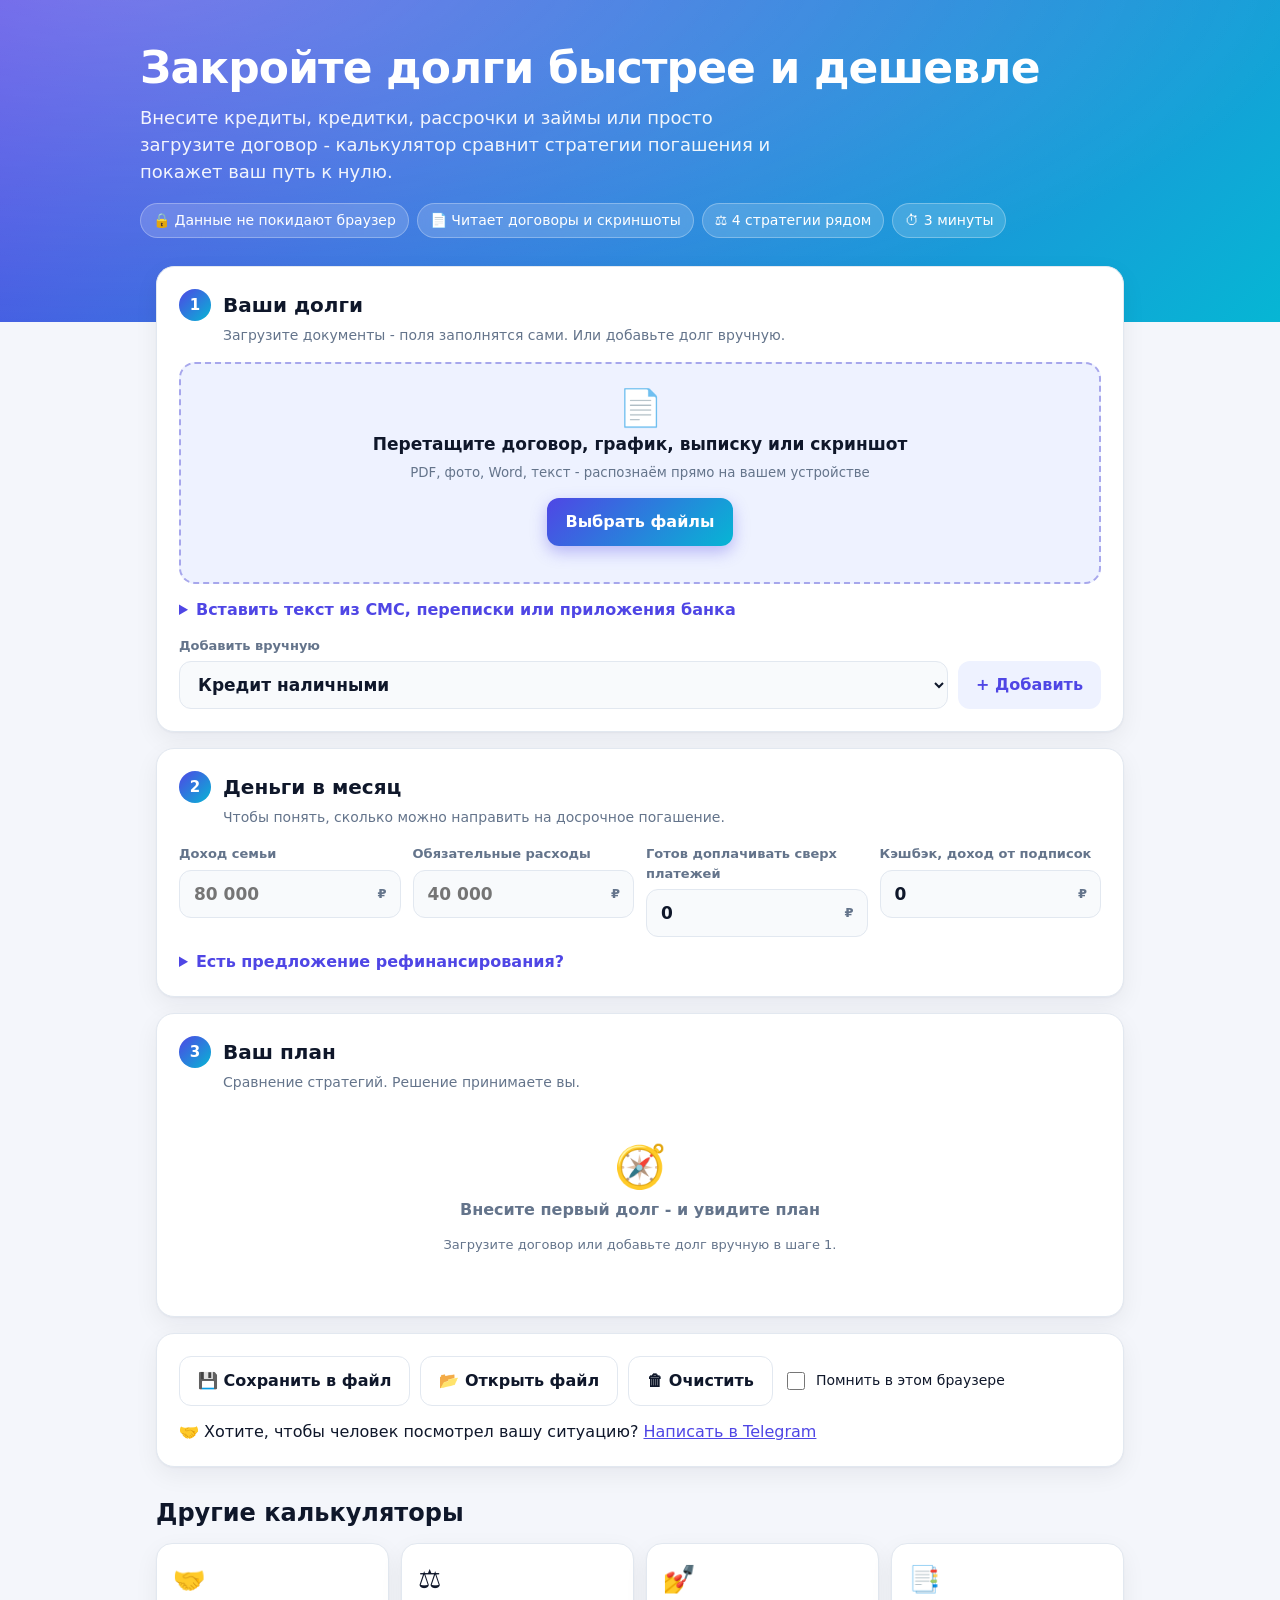
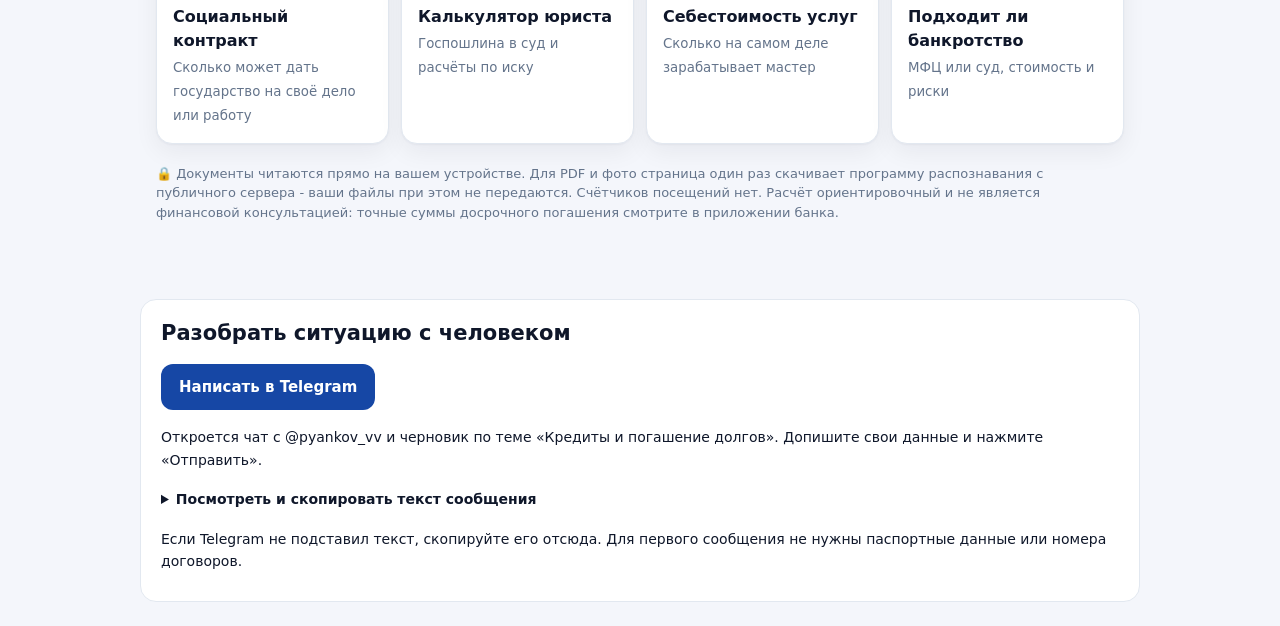
==== commit 20de94df: "Use Telegram contact drafts tailored to each calculator" ====
--- a/index.html
+++ b/index.html
@@ -23,6 +23,8 @@
 table{width:100%;border-collapse:collapse;font-size:14px}th,td{padding:8px 6px;border-bottom:1px solid var(--line);text-align:left}td.n,th.n{text-align:right;white-space:nowrap}
 .order{display:flex;flex-wrap:wrap;gap:6px;align-items:center;margin:4px 0 12px}.order span{background:var(--soft);border-radius:999px;padding:4px 10px;font-size:13px}
 </style>
+<link rel="stylesheet" href="telegram-contact.css">
+<script src="telegram-contact.js" defer></script>
 </head>
 <body>
 <header class="hero"><div class="in">
@@ -81,7 +83,7 @@
 <button class="btn ghost" id="clear">🗑 Очистить</button>
 <label class="chk" style="margin:0"><input type="checkbox" id="remember"> Помнить в этом браузере</label>
 </div>
-<p style="margin:14px 0 0">🤝 Хотите, чтобы человек посмотрел вашу ситуацию? <a href="https://vk.ru/pyankov_vv" target="_blank" rel="noopener"><b>Написать мне</b></a></p>
+<p style="margin:14px 0 0">🤝 Хотите, чтобы человек посмотрел вашу ситуацию? <a href="https://t.me/pyankov_vv?text=%D0%9F%D0%B8%D1%88%D1%83%20%D1%81%D0%BE%20%D1%81%D1%82%D1%80%D0%B0%D0%BD%D0%B8%D1%86%D1%8B%20%C2%AB%D0%9A%D0%B0%D0%BB%D1%8C%D0%BA%D1%83%D0%BB%D1%8F%D1%82%D0%BE%D1%80%20%D0%BF%D0%BE%D0%B3%D0%B0%D1%88%D0%B5%D0%BD%D0%B8%D1%8F%20%D0%B4%D0%BE%D0%BB%D0%B3%D0%BE%D0%B2%C2%BB.%0A%D0%A2%D0%B5%D0%BC%D0%B0%3A%20%D0%9A%D1%80%D0%B5%D0%B4%D0%B8%D1%82%D1%8B%20%D0%B8%20%D0%BF%D0%BE%D0%B3%D0%B0%D1%88%D0%B5%D0%BD%D0%B8%D0%B5%20%D0%B4%D0%BE%D0%BB%D0%B3%D0%BE%D0%B2.%0A%0A%D0%A7%D1%82%D0%BE%20%D1%85%D0%BE%D1%87%D1%83%20%D0%B8%D0%B7%D0%BC%D0%B5%D0%BD%D0%B8%D1%82%D1%8C%20%D0%B2%20%D0%B2%D1%8B%D0%BF%D0%BB%D0%B0%D1%82%D0%B0%D1%85%3A%20%0A%D0%9C%D0%BE%D0%B9%20%D0%B2%D0%BE%D0%BF%D1%80%D0%BE%D1%81%3A%20" rel="noopener">Написать в Telegram</a></p>
 </section>
 
 <h2 style="margin:28px 0 12px">Другие калькуляторы</h2>
@@ -93,6 +95,21 @@
 </div>
 <p class="note" style="margin-top:20px">🔒 Документы читаются прямо на вашем устройстве. Для PDF и фото страница один раз скачивает программу распознавания с публичного сервера - ваши файлы при этом не передаются. Счётчиков посещений нет. Расчёт ориентировочный и не является финансовой консультацией: точные суммы досрочного погашения смотрите в приложении банка.</p>
 </main>
+<section class="tg-first-message" aria-labelledby="tg-contact-title">
+<h2 id="tg-contact-title">Разобрать ситуацию с человеком</h2>
+<a class="tg-button" href="https://t.me/pyankov_vv?text=%D0%9F%D0%B8%D1%88%D1%83%20%D1%81%D0%BE%20%D1%81%D1%82%D1%80%D0%B0%D0%BD%D0%B8%D1%86%D1%8B%20%C2%AB%D0%9A%D0%B0%D0%BB%D1%8C%D0%BA%D1%83%D0%BB%D1%8F%D1%82%D0%BE%D1%80%20%D0%BF%D0%BE%D0%B3%D0%B0%D1%88%D0%B5%D0%BD%D0%B8%D1%8F%20%D0%B4%D0%BE%D0%BB%D0%B3%D0%BE%D0%B2%C2%BB.%0A%D0%A2%D0%B5%D0%BC%D0%B0%3A%20%D0%9A%D1%80%D0%B5%D0%B4%D0%B8%D1%82%D1%8B%20%D0%B8%20%D0%BF%D0%BE%D0%B3%D0%B0%D1%88%D0%B5%D0%BD%D0%B8%D0%B5%20%D0%B4%D0%BE%D0%BB%D0%B3%D0%BE%D0%B2.%0A%0A%D0%A7%D1%82%D0%BE%20%D1%85%D0%BE%D1%87%D1%83%20%D0%B8%D0%B7%D0%BC%D0%B5%D0%BD%D0%B8%D1%82%D1%8C%20%D0%B2%20%D0%B2%D1%8B%D0%BF%D0%BB%D0%B0%D1%82%D0%B0%D1%85%3A%20%0A%D0%9C%D0%BE%D0%B9%20%D0%B2%D0%BE%D0%BF%D1%80%D0%BE%D1%81%3A%20" rel="noopener">Написать в Telegram</a>
+<p>Откроется чат с @pyankov_vv и черновик по теме «Кредиты и погашение долгов». Допишите свои данные и нажмите «Отправить».</p>
+<details><summary>Посмотреть и скопировать текст сообщения</summary>
+<pre data-tg-draft>Пишу со страницы «Калькулятор погашения долгов».
+Тема: Кредиты и погашение долгов.
+
+Что хочу изменить в выплатах:&#32;
+Мой вопрос: </pre>
+<button type="button" data-tg-copy hidden>Скопировать текст</button>
+<span class="tg-copy-status" role="status" aria-live="polite"></span>
+</details><p>Если Telegram не подставил текст, скопируйте его отсюда. Для первого сообщения не нужны паспортные данные или номера договоров.</p>
+</section>
+
 
 <script src="engine.js"></script>
 <script src="parser.js"></script>
--- a/telegram-contact.css
+++ b/telegram-contact.css
@@ -0,0 +1,13 @@
+/* Только оформление блока первого сообщения в Telegram. */
+.tg-first-message{box-sizing:border-box;max-width:1000px;margin:24px auto;padding:20px;background:var(--card,#fff);color:var(--ink,var(--tx,#172033));border:1px solid var(--line,#d9e1ed);border-radius:16px;font:inherit;text-align:left}
+.tg-first-message h2{font-size:21px;line-height:1.3;margin:0 0 8px;color:inherit}
+.tg-first-message p{font-size:14px;line-height:1.6;margin:8px 0;color:inherit}
+.tg-first-message .tg-button{display:inline-block;padding:12px 18px;min-height:44px;border-radius:12px;background:#1647a5;color:#fff;font-size:15px;font-weight:700;text-decoration:none;margin:8px 0}
+.tg-first-message summary{font-size:14px;cursor:pointer;padding:10px 0;color:inherit;font-weight:600}
+.tg-first-message pre{white-space:pre-wrap;overflow-wrap:anywhere;font:14px/1.6 system-ui,sans-serif;padding:14px;border:1px solid var(--line,#d9e1ed);border-radius:10px;background:var(--field,var(--bg2,#f7f9fc));color:inherit}
+.tg-first-message button{font:inherit;font-size:14px;min-height:44px;padding:10px 14px;border:1px solid var(--line,#d9e1ed);border-radius:10px;background:var(--field,var(--bg2,#f7f9fc));color:inherit;cursor:pointer}
+.tg-first-message :focus-visible{outline:3px solid #1682aa;outline-offset:3px}
+.tg-first-message [hidden]{display:none!important}
+.tg-first-message .tg-copy-status{display:block;min-height:1.5em;font-size:13px;margin-top:8px}
+@media(max-width:650px){.tg-first-message{margin:20px 12px;padding:18px}.tg-first-message .tg-button{display:block;text-align:center}}
+@media(prefers-color-scheme:dark){.tg-first-message{background:var(--card,#161d2b);color:var(--ink,var(--tx,#edf0f5));border-color:var(--line,#334055)}.tg-first-message pre,.tg-first-message button{background:var(--field,var(--bg2,#111827));border-color:var(--line,#334055)}}
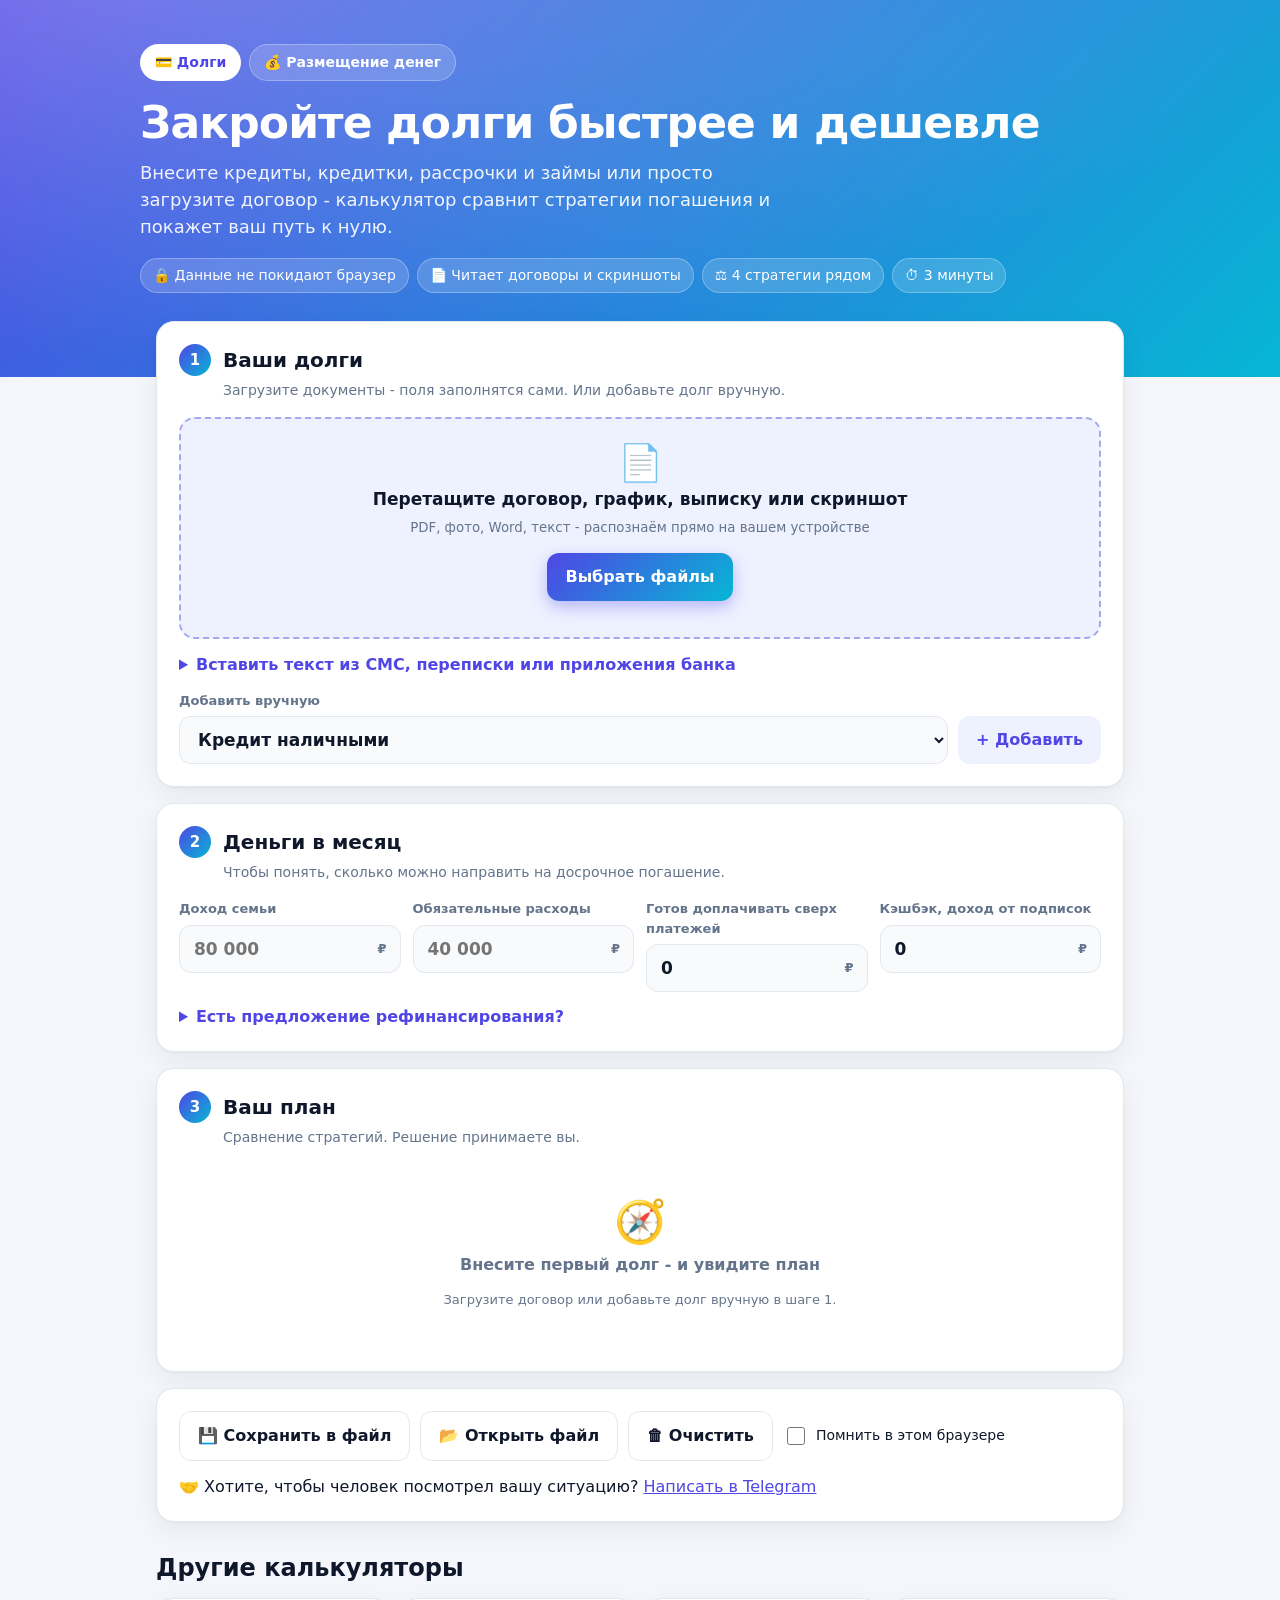
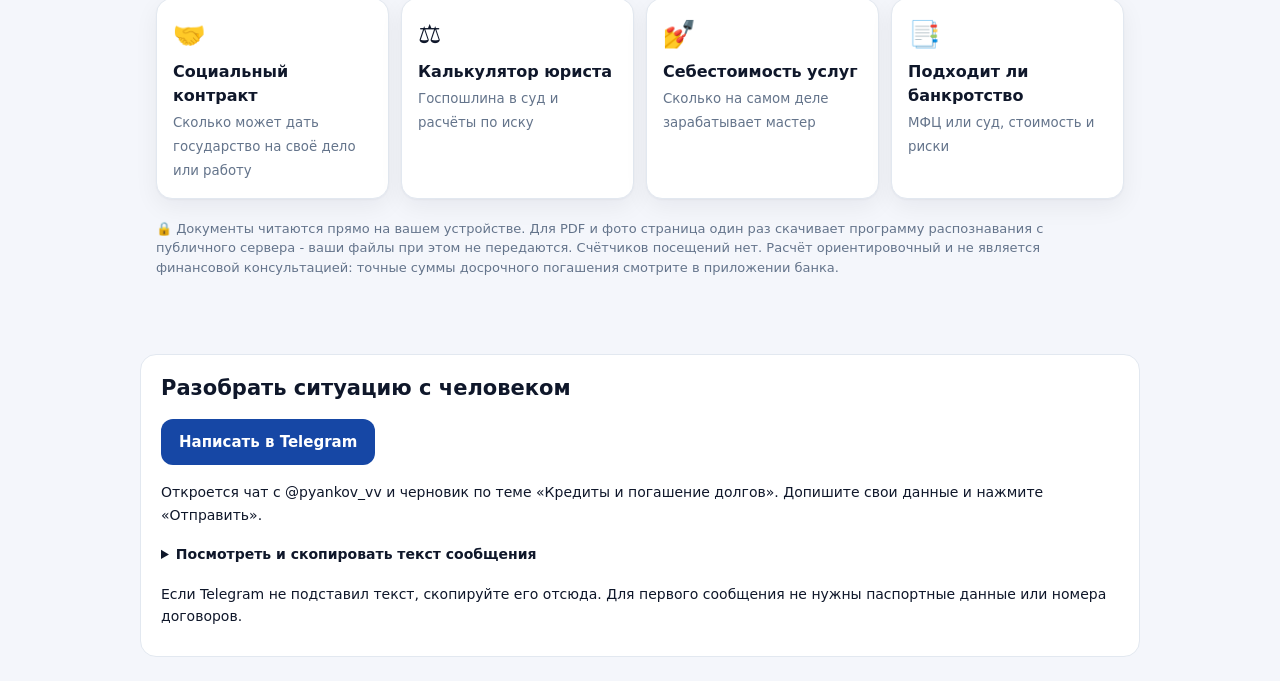
==== commit 3b47bc5c: "Калькулятор размещения денег: вклады, АСВ, НДФЛ, вкладки Долги/Размещение" ====
--- a/index.html
+++ b/index.html
@@ -15,6 +15,9 @@
 .debt .x{background:none;border:0;font-size:18px;color:var(--mute);cursor:pointer;padding:4px 8px}
 .chk{display:flex;gap:8px;align-items:center;font-size:14px;margin-top:10px;cursor:pointer}.chk input{width:18px;height:18px;accent-color:var(--brand)}
 .low{border-color:var(--warn)!important}
+.tabs{display:flex;gap:8px;margin:0 0 18px}
+.tabs a{background:rgba(255,255,255,.16);border:1px solid rgba(255,255,255,.28);border-radius:999px;padding:7px 14px;color:#fff;text-decoration:none;font-weight:700;font-size:14px}
+.tabs a.on{background:#fff;color:var(--brand)}
 .src{font-size:12px;color:var(--mute);margin-top:10px;border-top:1px dashed var(--line);padding-top:8px}.src b{color:var(--ink)}
 .addrow{display:flex;gap:10px;flex-wrap:wrap;margin-top:6px}.addrow .fld{flex:1;min-width:200px}
 .status{font-size:14px;color:var(--mute);margin-top:10px;white-space:pre-line}
@@ -28,6 +31,7 @@
 </head>
 <body>
 <header class="hero"><div class="in">
+<nav class="tabs"><a href="index.html" class="on">💳 Долги</a><a href="razmeshchenie.html">💰 Размещение денег</a></nav>
 <h1>Закройте долги быстрее и дешевле</h1>
 <p>Внесите кредиты, кредитки, рассрочки и займы или просто загрузите договор - калькулятор сравнит стратегии погашения и покажет ваш путь к нулю.</p>
 <div class="chips"><span class="chip">🔒 Данные не покидают браузер</span><span class="chip">📄 Читает договоры и скриншоты</span><span class="chip">⚖️ 4 стратегии рядом</span><span class="chip">⏱ 3 минуты</span></div>
